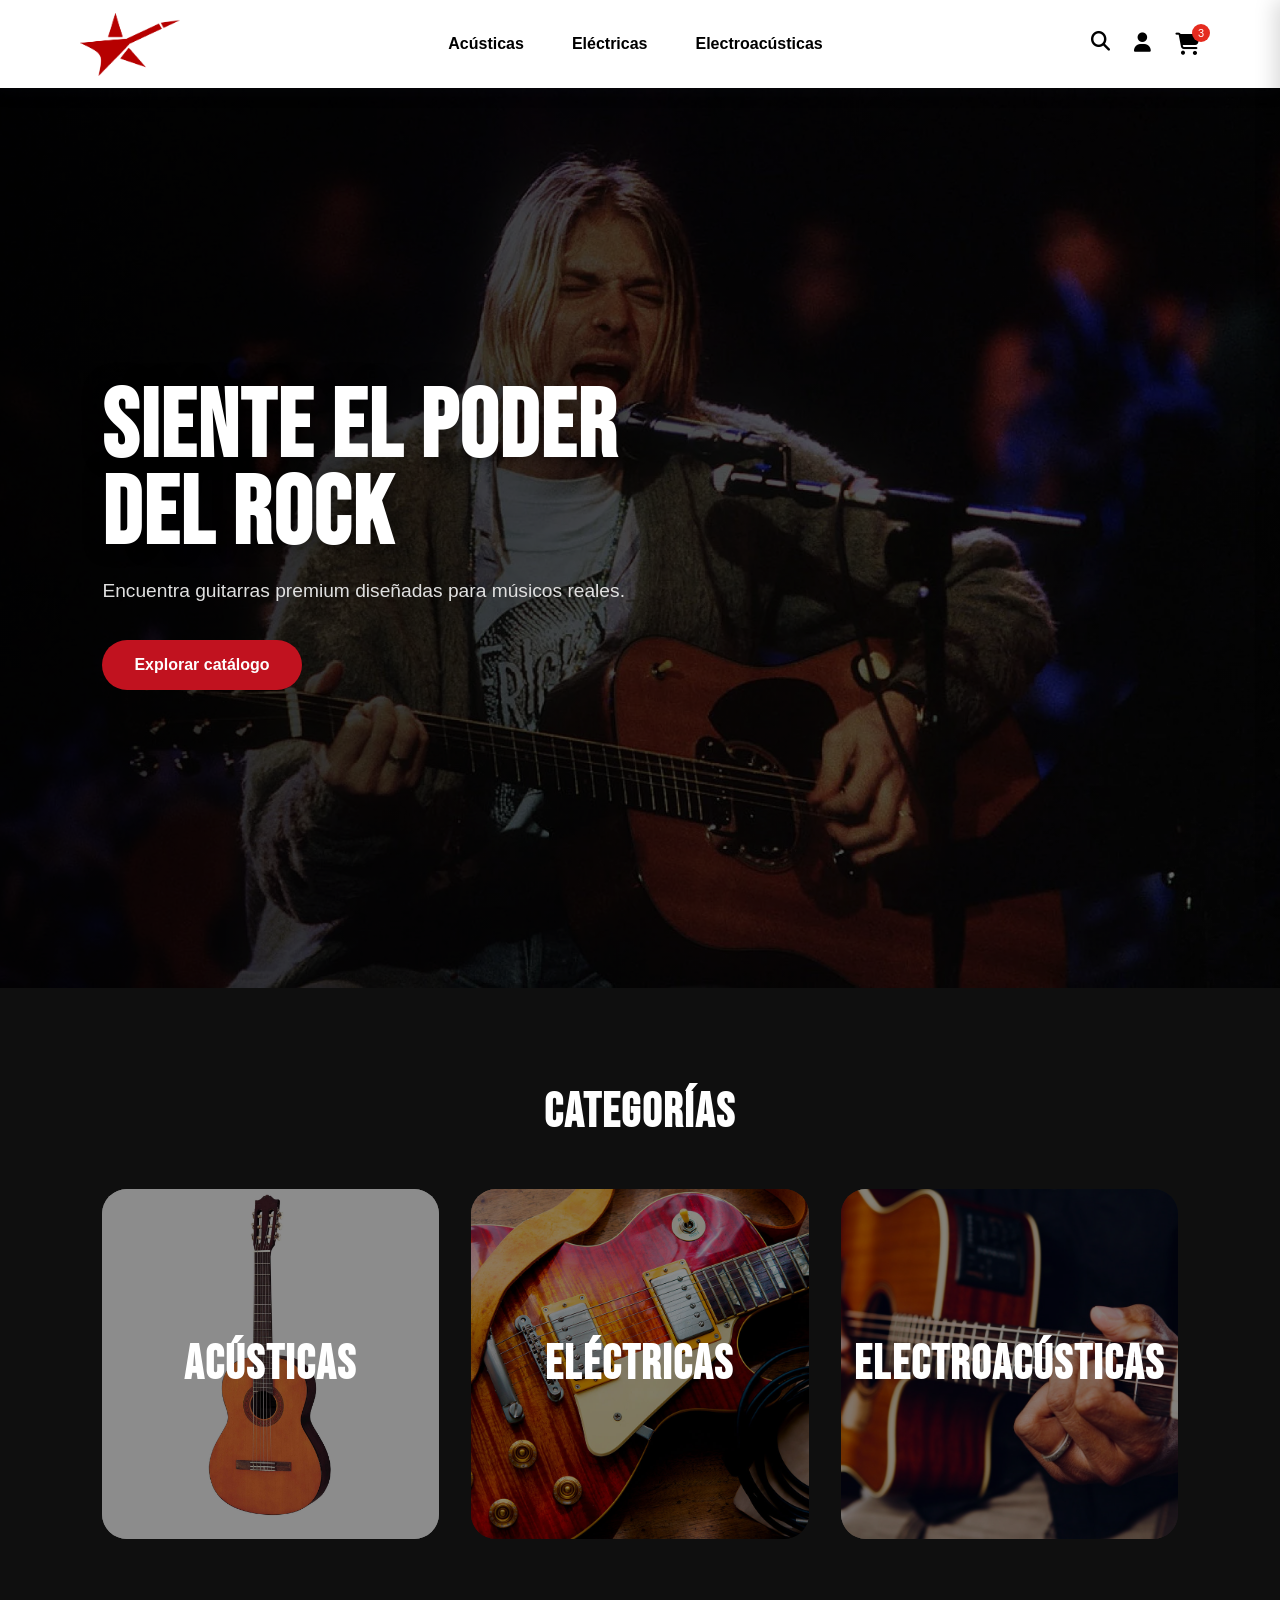
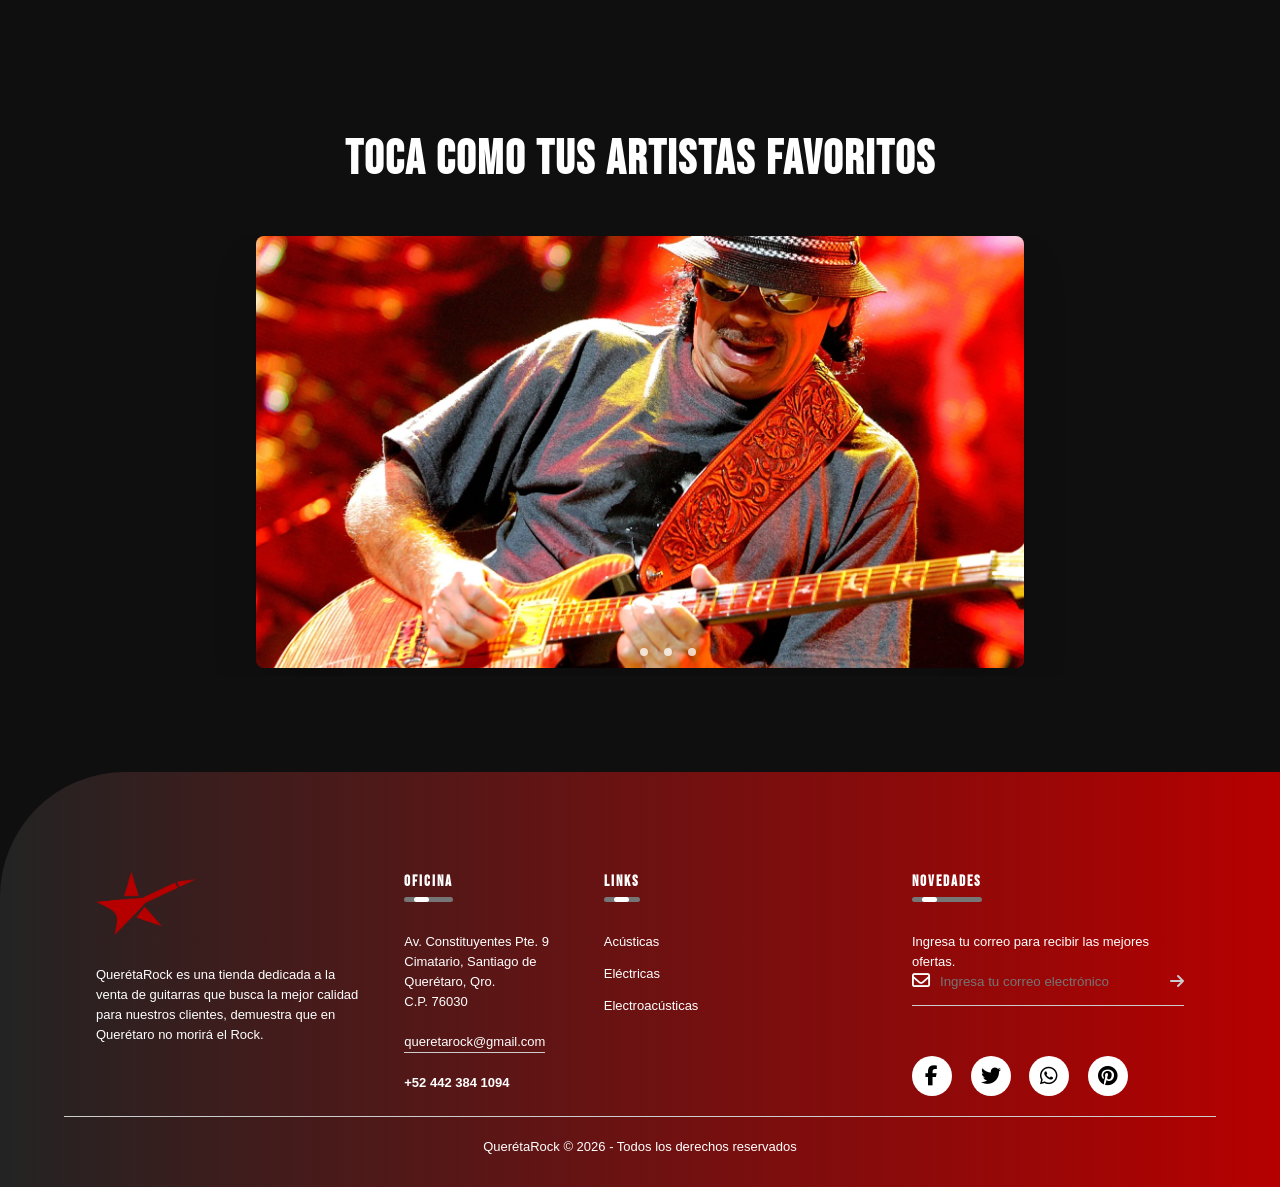
==== QueretaRock/index.html @ 55d17b22 "Primer commit" ====
<!DOCTYPE html>
<html lang="en">
<head>
    <meta charset="UTF-8">
    <meta name="viewport" content="width=device-width, initial-scale=1.0">
    <title>QuerétaRock</title>

    <!-- ============== FONTS ============== -->
    <link rel="preconnect" href="https://fonts.googleapis.com">
    <link rel="preconnect" href="https://fonts.gstatic.com" crossorigin>
    <link href="https://fonts.googleapis.com/css2?family=Bebas+Neue&family=Poppins:wght@300;400;500;600;700&display=swap" rel="stylesheet">


    <!-- ============== FONT AWESOME ============== -->
    <link rel="stylesheet" href="https://cdnjs.cloudflare.com/ajax/libs/font-awesome/6.5.1/css/all.min.css">

    <!-- ============== ICONOS ============== -->
    <link rel="stylesheet"
    href="https://cdnjs.cloudflare.com/ajax/libs/font-awesome/6.5.1/css/all.min.css">

    <!-- ============== ICON ============== -->
    <link rel="icon" type="image/x-icon" href="assets/img/icons/logo.ico"> 

    <!-- ============== CSS ============== -->
    <link rel="stylesheet" href="assets/css/main.css">
    <link rel="stylesheet" href="assets/css/pages/nav.css">
    <link rel="stylesheet" href="assets/css/pages/cart.css">
    <link rel="stylesheet" href="assets/css/components/slider.css">    
    <link rel="stylesheet" href="assets/css/components/footer.css">

</head>
<body>
    <!-- ============== OVERLAY ==============-->
    <div class="cart-overlay" id="cartOverlay"></div>

    <!-- ============== CARD SIDEBAR ============== -->
    <aside class="cart-sidebar" id="cartSidebar">

        <div class="cart-header">

            <h2>Tu Carrito</h2>

            <button id="closeCart" class="close-cart">
                <i class="fa-solid fa-xmark"></i>
            </button>

        </div>

        
        <!-- ============== SUMMARY ============== -->
        <div class="cart-summary">

            <div class="summary-row">
                <span>Total parcial</span>
                <span>$7,797</span>
            </div>

            <p class="shipping-note">
                Envío calculado al finalizar la compra
            </p>

            <div class="summary-row total">
                <span>Total</span>
                <span>$7,797</span>
            </div>

        </div>

        <!-- ============== CHECKOUT ============== -->
        <div class="checkout-section">

            <button class="checkout-btn">
                Pagar Pedido
            </button>   

        </div>

    </aside>
    <header class="header sticky">
        <nav class="nav container">
            <div class="nav__data">
                <a href="#" class="nav__logo">
                    <img class="logo" src="assets/img/icons/logo.png" alt="logo">
                </a>
            </div>

            <!-- ============== NAV MENU ============== -->
            <div class="nav__menu show-menu" id="nav-menu">
                <ul class="nav__list">

                     <!-- ============== DROPDOWN 1 ============== -->
                    <li class="dropdown__item">
                        <div class="nav__link">
                            Acústicas
                        </div>

                        <ul class="dropdown__menu">
                            
                            <!-- ============== DROPDOWN SUBMENU 1.1 ============== -->
                            <li class="dropdown__subitem">
                                <div class="dropdown__link">
                                    Marcas 
                                </div>

                                <ul class="dropdown__submenu">
                                    <li>
                                        <a href="pages/products.html" class="dropdown__sublink">
                                        Fender
                                        </a>
                                    </li>

                                    <li>
                                        <a href="guitarsBrand.html" class="dropdown__sublink">
                                            Epiphone
                                        </a>
                                    </li>

                                    <li>
                                        <a href="guitarsBrand.html" class="dropdown__sublink">
                                            Yamaha
                                        </a>
                                    </li>
                                </ul>
                            </li>

                            <!-- ============== DROPDOWN SUBMENU 1.2 ============== -->
                            <li class="dropdown__subitem">
                                <div class="dropdown__link">
                                    Modelo
                                </div>

                                <ul class="dropdown__submenu">
                                    <li>
                                        <a href="#" class="dropdown__sublink">
                                            00 (Grand Concert)
                                        </a>
                                    </li>

                                    <li>
                                        <a href="#" class="dropdown__sublink">
                                            000 (Auditorium)
                                        </a>
                                    </li>

                                    <li>
                                        <a href="#" class="dropdown__sublink">
                                            Grand Performance
                                        </a>
                                    </li>
                                </ul>
                            </li>
                        </ul>
                    </li>

                    <!-- ============== DROPDOWN 2 ============== -->
                    <li class="dropdown__item">
                        <div class="nav__link">
                            Eléctricas
                        </div>

                        <ul class="dropdown__menu">
                            
                            <!-- ============== DROPDOWN SUBMENU 2.1 ============== -->
                            <li class="dropdown__subitem">
                                <div class="dropdown__link">
                                    Marcas
                                </div>

                                <ul class="dropdown__submenu">
                                    <li>
                                        <a href="guitarsBrand.html" class="dropdown__sublink">
                                            Fender
                                        </a>
                                    </li>

                                    <li>
                                        <a href="guitarsBrand.html" class="dropdown__sublink">
                                            Gibson
                                        </a>
                                    </li>

                                    <li>
                                        <a href="guitarsBrand.html" class="dropdown__sublink">
                                            Jackson
                                        </a>
                                    </li>
                                </ul>
                            </li>

                            <!-- ============== DROPDOWN SUBMENU 2.2 ============== -->
                            <li class="dropdown__subitem">
                                <div class="dropdown__link">
                                    Modelo
                                </div>

                                <ul class="dropdown__submenu">
                                    <li>
                                        <a href="#" class="dropdown__sublink">
                                           Flying V
                                        </a>
                                    </li>

                                    <li>
                                        <a href="#" class="dropdown__sublink">
                                           Les Paul
                                        </a>
                                    </li>

                                    <li>
                                        <a href="#" class="dropdown__sublink">
                                            Stratocaster
                                        </a>
                                    </li>
                                </ul>
                            </li>
                        </ul>
                    </li>

                    <!-- ============== DROPDOWN 3 ============== -->
                    <li class="dropdown__item">
                        <div class="nav__link">
                            Electroacústicas 
                        </div>

                        <ul class="dropdown__menu">
                            
                            <!-- ============== DROPDOWN SUBMENU 3.1 ============== -->
                            <li class="dropdown__subitem">
                                <div class="dropdown__link">
                                  Marcas
                                </div>

                                <ul class="dropdown__submenu">
                                    <li>
                                        <a href="guitarsBrand.html" class="dropdown__sublink">
                                             Ibanez
                                        </a>
                                    </li>

                                    <li>
                                        <a href="guitarsBrand.html" class="dropdown__sublink">
                                            Martin
                                        </a>
                                    </li>

                                    <li>
                                        <a href="guitarsBrand.html" class="dropdown__sublink">
                                            Yamaha
                                        </a>
                                    </li>
                                </ul>
                            </li>

                            <!-- ============== DROPDOWN SUBMENU 3.2 ============== -->
                            <li class="dropdown__subitem">
                                <div class="dropdown__link">
                                    Modelo
                                </div>

                                <ul class="dropdown__submenu">
                                    <li>
                                        <a href="#" class="dropdown__sublink">
                                            Dreadnought
                                        </a>
                                    </li>

                                    <li>
                                        <a href="#" class="dropdown__sublink">
                                            Jumbo
                                        </a>
                                    </li>

                                    <li>
                                        <a href="#" class="dropdown__sublink">
                                            Parlour
                                        </a>
                                    </li>
                                </ul>
                            </li>
                        </ul>
                    </li>
                </ul>
            </div>
            <!-- ============== NAV ICONS ============== -->
            <div class="nav-icons">
                <i class="fas fa-search"></i>
        <a href="pages/user.html" id="userLink">
            <i class="fas fa-user"></i>
        </a>
                        <button id="cartButton" class="cart-btn">
                    <i class="fas fa-shopping-cart"></i>
                    <span class="cart-count">3</span>
                </button>
            </div>
        </nav>
    </header>

    <!-- ============== HERO ============== -->
    <section class="hero">

        <div class="hero-overlay"></div>

        <div class="hero-content">

            <h2>Siente el poder del Rock</h2>

            <p>
                Encuentra guitarras premium diseñadas
                para músicos reales.
            </p>

            <button class="hero-btn">
                Explorar catálogo
            </button>

        </div>

    </section>

    <!-- ============== CATEGORÍAS ============== -->
    <section class="categories">

        <h2 class="section-title">
            Categorías
        </h2>

        <div class="categories-container">

            <a href="pages/products.html"
            class="category-card acoustic">

                <div class="category-overlay"></div>

                <h3>Acústicas</h3>

            </a>

            <a href="./pages/products.html"
            class="category-card electric">

                <div class="category-overlay"></div>

                <h3>Eléctricas</h3>

            </a>

            <a href="./pages/products.html"
            class="category-card electro">

                <div class="category-overlay"></div>

                <h3>Electroacústicas</h3>

            </a>

        </div>

    </section>

    <!-- ============== PRODUCTOS ============== -->


    
    <!-- ============== ARTISTAS ============== -->
    <section class="featured-products">

        <h2 class="section-title">
            TOCA COMO TUS ARTISTAS FAVORITOS
        </h2>

        <section class="slider__container">
        <div class="slider__wrapper">
            <div class="slider">
                <img id="slide-1" src="assets/img/categories/santana.webp">
                <img id="slide-2" src="assets/img/categories/manu.webp">
                <img id="slide-3" src="assets/img/categories/juanes.webp">
            </div>
            <div class="slider__nav">
                <a href="#slide-1"></a>
                <a href="#slide-2"></a>
                <a href="#slide-3"></a>
            </div>
        </div>
        </section>

    </section>

   <!-- ============== FOOTER ============== -->
     <section>
        <footer>
            <div class="row">
                <div class="col">
                    <img class="logo" src="assets/img/icons/logo.png" alt="logo">
                    <p>QuerétaRock es una tienda dedicada a la venta de guitarras que busca
                        la mejor calidad para nuestros clientes, demuestra que en Querétaro 
                        no morirá el Rock.
                    </p>
                </div>
                <div class="col">
                    <h3>Oficina <div class="underline"><span></span></div></h3>
                    <p>Av. Constituyentes Pte. 9</p>
                    <p>Cimatario, Santiago de Querétaro, Qro.</p>
                    <p>C.P. 76030</p>
                    <p class="email-id">queretarock@gmail.com</p>
                    <h4>+52 442 384 1094</h4>
                </div>
                <div class="col">
                    <h3>Links <div class="underline"><span></span></div></h3>
                    <ul>
                        <li class="footer-list"><a href="Acústicas">Acústicas</a></li>
                        <li class="footer-list"><a href="Eléctricas">Eléctricas</a></li>
                        <li class="footer-list"><a href="Acústicas">Electroacústicas</a></li>
                    </ul>
                </div>
                <div class="col">
                    <h3>Novedades <div class="underline"><span></span></div></h3>
                    <p>Ingresa tu correo para recibir las mejores ofertas.</p>
                    <form>
                        <i class="far fa-envelope"></i>
                        <input type="email" placeholder="Ingresa tu correo electrónico" required>
                        <button type="submit"><i class="fas fa-arrow-right"></i></button>
                    </form>
                    <div class="social-icons">
                        <i class="fab fa-facebook-f"></i>
                        <i class="fab fa-twitter"></i>
                        <i class="fab fa-whatsapp"></i>
                        <i class="fab fa-pinterest"></i>

                    </div>
                </div>
            </div>
            <hr>
            <p class="copyright">QuerétaRock © 2026 - Todos los derechos reservados</p>
        </footer>
    </section>
    <!-- ============== JavaScript ============== -->
<script type="module"
src="../assets/js/main.js">
</script>
    <script src="assets/js/modules/cart2.js"> </script>

</body>
</html>
---- QueretaRock/assets/css/main.css ----
@import url('./global/variables.css');
@import url('./global/reset.css');
@import url('./global/typography.css');

@import url('./components/navbar.css');
@import url('./components/hero.css');
@import url('./components/buttons.css');
@import url('./components/cards.css');
@import url('./pages/products-page.css');
@import url('./pages/product-detail.css');
---- QueretaRock/assets/css/pages/nav.css ----
/* ============== GOOGLE FONTS ============== */
@import url("https://fonts.googleapis.com/css2?family=Montserrat:ital,wght@0,100..900;1,100..900&display=swap");

/* ============== VARIABLE CSS ============== */
:root{
    --header-height: 3.5rem;

    /* ======= COLORS ======= */
    /* Color mode HLS(hue, saturatio, lightness */
    --black-color: #000;
    --white-color: #fff;
    --white-color-light: hsl(0, 0%, 100%);
    --white-color-lighten: hsl(0, 0%, 94%);
    --body-color: #0f0f0f;

    /* ======= Font and Typography ======= */
    /* .5rem = 8px | 1rem = 16px ...*/
    --body-font: "Monserrat", sans-serif;
    --normal-font-size: .938rem;

    /* ======= Font weight ======= */
    --font-regular: 400;
    --font-semi-bold: 600;

    /* ======= Z-index ======= */
    --z-tooltip: 10;
    --z-fixed: 100;
}

/* Responsive typography */
@media screen and (min-width: 1024px) {
    :root {
        --normal-font-size: 1rem;
    }
}

/* ============== BASE ============== */
* {
    box-sizing: border-box;
    padding: 0;
    margin:  0;
}

body {
    font-family: var(--body-font);
    font-size: var(--normal-font-size);
    background-color: var(--body-color);
}

ul {
    list-style: none;
}

a {
    text-decoration: none;
}

/* ============== REUSABLE CSS CLASSES ============== */
.container {
    max-width: 1120px;
    margin-inline: 1.5rem ;
}

/* ============== HEADER ============== */
.header {
    position: fixed;
    top: 0;
    left: 0;
    width: 100%;
    background-color: var(--white-color);
    box-shadow: 0 2px 16px hsla(220, 32%, 8%, .3);
    z-index: var(--z-fixed);
}

.sticky {
    position: sticky;
    top: 0;
}
/* ============== NAV ============== */
.nav {
    height: var(--header-height);
}

.logo {
    cursor: pointer;
    width: 100px;
    height: 63px;
}

.nav__data {
    height: 100%;
    display: flex;
    justify-content: space-between;
    align-items: center;
}

.nav__logo {
    display: inline-flex;
    column-gap: .25rem;
}

.nav__link {
    color: black;
    background-color: var(--white-color);
    font-weight: var(--font-semi-bold);
    padding: 1.25rem 1.5rem;
    display: flex;
    justify-content: space-between;
    align-items: center;
    transition: background-color .3s;
}


/* Show menu */
.show-menu {
    opacity: 1;
    top: 3.5 rem;
    pointer-events: initial;
}

/* ============== DROPDOWN ============== */
.dropdown__item {
    cursor: pointer;
}

.dropdown__arrow {
    font-size: 1.25rem;
    font-weight: initial;
    transition: transform .4s
}

.dropdown__link,
.dropdown__sublink {
    padding: 1.25rem 1.25rem 1.25rem 2.5rem;
    color: var(--black-color);
    background-color: var(--white-color);
    display: flex;
    align-items: center;
    column-gap: .5rem;
    font-weight: var(--font-semi-bold);
    transition: background-color .3s;
}

.dropdown__link i,
.dropdown__sublink i {
    font-size: 1.25rem;
    font-weight: initial;
}

.dropdown__link:hover, 
.dropdown__sublink:hover {
    background-color: var(--white-color-lighten);
}

.dropdown__menu,
.dropdown__submenu {
    max-height: 0;
    overflow: hidden;
    transition: max-height .4s ease-out;
}

/* Show dropdown menu & submenu */
.dropdown__item:hover .dropdown__menu,
.dropdown__subitem:hover > .dropdown__submenu {
    max-height: 1000px;
    transition: max-height .4s ease-in
}

/* Rotate dropdown icon */
.dropdown__item:hover .dropdown__arrow {
    transform: rotate(180deg);
}

/* ============== DROPDOWN SUBMENU ============== */
.dropdown__add {
    margin-left: auto;
}

.dropdown__sublink {
    background-color: var(--white-color);
}

/* ============== BREAKPOINTS ============== */
/* For large devices */
@media screen and (min-width: 1118px) {
    .container {
        margin-inline: auto;
    }

    .nav {
        height: calc(var(--header-height) + 2rem);
        display: flex;
        justify-content: space-between;
    }
    .nav__toggle {
        display: none;
    }
    .nav__list {
        height: 100%;
        display: flex;
        column-gap: 3rem;
    }
    .nav__link {
        height: 100%;
        padding: 0;
        justify-content: initial;
        column-gap: .25rem;
    }
    .nav__link:hover {
        background-color: transparent;
    }

    .dropdown__item,
    .dropdown__subitem {
        position: relative;
    }

    .dropdown__menu,
    .dropdown__submenu {
        max-height: initial;
        overflow: initial;
        position: absolute;
        left: 0;
        top: 6rem;
        opacity: 0;
        pointer-events: none;
        transition: opacity .3s, top .3s;
    }

    .dropdown__link,
    .dropdown__sublink {
        padding-inline: 1rem 3.5rem;
    }

    .dropdown__subitem .dropdown__link {
        padding-inline: 1rem;
    }

    .dropdown__submenu {
        position: absolute;
        left: 100%;
        top: .5rem;
    }
    
    /* Show dropdown menu */
    .dropdown__item:hover .dropdown__menu {
        opacity: 1;
        top: 5.5rem;
        pointer-events: initial;
        transition: top .3s;
    }

    /* Show dropdown submenu */
    .dropdown__subitem:hover .dropdown__submenu {
        opacity: 1;
        top: 0;
        pointer-events: initial;
        transition: top .3s;
    }
}

.menuItem {
    display: flex;
    align-items: center;
    gap: 25px;
    padding: 14px 10px;
}

.menuItem img {
    width: 20px;
    text-align:center;
}
---- QueretaRock/assets/css/pages/cart.css ----
.cart-btn {
    position: relative;
    background: none;
    border: none;
    cursor: pointer;
    font-size: 22px;
    color: #000;
    margin-bottom: 2rem;
}

.cart-count {
    position: absolute;
    top: -8px;
    right: -10px;
    width: 18px;
    height: 18px;
    border-radius: 50%;
    background: #e52b1f;
    color: #fff;
    font-size:11px;
    display: flex;
    align-items: center;
    justify-content: center;
}

.cart-overlay {
    position: fixed;
    inset: 0;
    background: rgba(0,0,0,.4);
    opacity: 0;
    visibility: hidden;
    transition: .3s;
    z-index: 998;
}

.cart-overlay.active {
    opacity: 1;
    visibility: visible;
}

.cart-sidebar {
    position: fixed;
    top: 0;
    right: -550px;
    width: 550px;
    height: 100vh;
    background: #fff;
    display: flex;
    flex-direction: column;
    box-shadow: -5px 0 20px rgba(0,0,0,.15);
    transition: .35s ease;
    z-index :999;
}

.cart-sidebar.active {
    right: 0;
}

.cart-header {
    height: 85px;
    display: flex;
    align-items: center;
    justify-content: center;
    border-bottom: 1px solid #ddd;
    position: relative;
    color:  black;
}

.cart-header h2 {
    font-size: 50px;
    font-weight: 700;
}

.close-cart {
    position: absolute;
    right: 20px;
    width: 42px;
    height: 42px;
    border-radius: 50%;
    border: 1px solid #111;
    background: white;
    cursor: pointer;
    font-size: 18px;
}

.cart-content {
    flex: 1;
    overflow-y: auto;
}

.cart-item {
    display: flex;
    gap: 20px;
    padding: 30px;
    border-bottom: 1px solid #ddd;
}

.cart-item img {
    width: 170px;
    height: 170px;
    object-fit: contain;
    background: #f4f4f4;
    border-radius: 10px;
}

.item-details {
    flex: 1;
}

.item-details h3 {
    font-size: 17px;
    line-height: 1.3;
    margin-bottom: 15px;
}

.item-price {
    font-size: 18px;
    margin-bottom: 25px;
}

.quantity-controls {
    display: flex;
    align-items: center;
    gap: 0;
}

.quantity-controls button {
    width: 40px;
    height: 40px;
    border: 1px solid #ccc;
    background: #fff;
    cursor: pointer;
    font-size: 20px;
}

.quantity-controls span {
    width: 40px;
    height: 40px;
    border-top: 1px solid #ccc;
    border-bottom: 1px solid #ccc;
    display: flex;
    align-items: center;
    justify-content: center;
}

.delete-btn {
    margin-left: 15px !important;
    border: none !important;
    width: 40px !important;
    height: 40px !important;
    border-radius: 50%;
    background: #f1f1f1 !important;
}

.cart-summary {
    padding: 25px 30px;
    color: #000;
    border-top: 1px solid #ddd;
}

.summary-row {
    display: flex;
    justify-content: space-between;
    margin-bottom: 20px;
    font-size: 18px;
}

.total {
    font-size: 22px;
    font-weight: 700;
}

.shipping-note{
    margin-bottom: 25px;
}

.checkout-section {
    padding: 20px 30px 30px;
    border-top: 1px solid #fff;
}

.checkout-btn {
    width: 100%;
    height: 56px;
    border: none;
    border-radius: 40px;
    background: #0b0b12;
    color: white;
    font-size: 20px;
    font-weight: 600;
    cursor: pointer;
    margin-bottom: 15px;
}

.payment-icons {
    display: flex;
    flex-wrap: wrap;
    gap: 10px;
    justify-content: center;
}

.payment-icons img {
    height: 26px;
}
---- QueretaRock/assets/css/components/slider.css ----
/* ============== SLIDER ============== */
.slider__container {
    overflow: hidden;
}

.slider__wrapper {
    position: relative;
    max-width: 48rem;
    margin: 0 auto;
}

.slider {
    display: flex;
    aspect-ratio: 16 / 9;
    overflow-x: hidden;
    scroll-snap-type: x mandatory;
    scroll-behavior: smooth;
    box-shadow: 0 1.5rem 3rem -0.75rem hsla(0, 0%, 0%, 0.25);
    border-radius: 0.5rem;
}

.slider img {
    flex: 1 0 100%;
    scroll-snap-align: start;
    object-fit: cover;
}

.slider__nav {
    display: flex;
    column-gap: 1rem;
    position: relative;
    bottom: 1.25rem;
    left: 50%;
    transition: translateX(-50%);
    z-index: 1;
}

.slider__nav a {
    width: 0.5rem;
    height: 0.5rem;
    border-radius: 50%;
    background-color: var(--white-color);
    opacity: 0.75;
    transition: opacity ease 250ms;
}

.slider__nav a:hover {
    opacity: 1;
}
---- QueretaRock/assets/css/components/footer.css ----
footer {
    width: 100%;
    position: absolute;
    background: linear-gradient(to right, #232323, #b60000);
    color: #fff;
    padding: 100px 0 30px;
    border-top-left-radius: 125px;
    font-size: 13px;
    line-height: 20px; 
    grid-template-rows: auto 1fr auto;
}

.row {
    width: 85%;
    margin: auto;
    display: flex;
    flex-wrap: wrap;
    align-items: flex-start;
    justify-content: space-between;
}

.col {
    flex-basis: 25%;
    padding: 0px;
}

.col:nth-child(2) {
    flex-basis: 15%;
}

.col img {
    margin-bottom: 30px;
}

.col h3 {
    width: fit-content;
    margin-bottom: 40px;
    position: relative;
}

.email-id {
    width: fit-content;
    border-bottom: 1px solid #ccc;
    margin: 20px 0;
}

.footer-list {
    list-style: none;
    margin-bottom: 12px;
}

.footer-list a {
    text-decoration: none;
    color: #fff;
}

form {
    padding-bottom: 15px;
    display: flex;
    align-items: center;
    justify-content: space-between;
    border-bottom: 1px solid #ccc;
    margin-bottom: 50px;
}

form .far {
    font-size: 18px;
    margin-right: 10px;
}

form input {
    width: 100%;
    background: transparent;
    color: #ccc;
    border: 0;
    outline: none;
}

form button {
    background: transparent;
    border: 0;
    outline: none;
    cursor: pointer;
}

form button .fas {
    font-size: 16px;
    color: #ccc;
}

.social-icons .fab {
    width: 40px;
    height: 40px;
    border-radius: 50%;
    text-align: center;
    line-height: 40px;
    font-size: 20px;
    color: #000;
    background: #fff;
    margin-right: 15px;
    cursor: pointer;
}

hr {
    width: 90%;
    border: 0;
    border-bottom: 1px solid #ccc;
    margin: 20px auto;
}

.copyright {
    text-align: center;
}

.underline {
    width: 100%;
    height: 5px;
    background: #767676;
    border-radius: 3px;
    position: absolute;
    top: 25px;
    left: 0;
    overflow: hidden;
}

.underline span {
    width: 15px;
    height: 100%;
    background: #fff;
    border-radius: 3px;
    position: absolute;
    top: 0;
    left: 10px;
    animation: moving 2s linear infinite;
}

@keyframes moving {
    0% {
        left: -20px;
    }
    100% {
        left: 100%;
    }
}
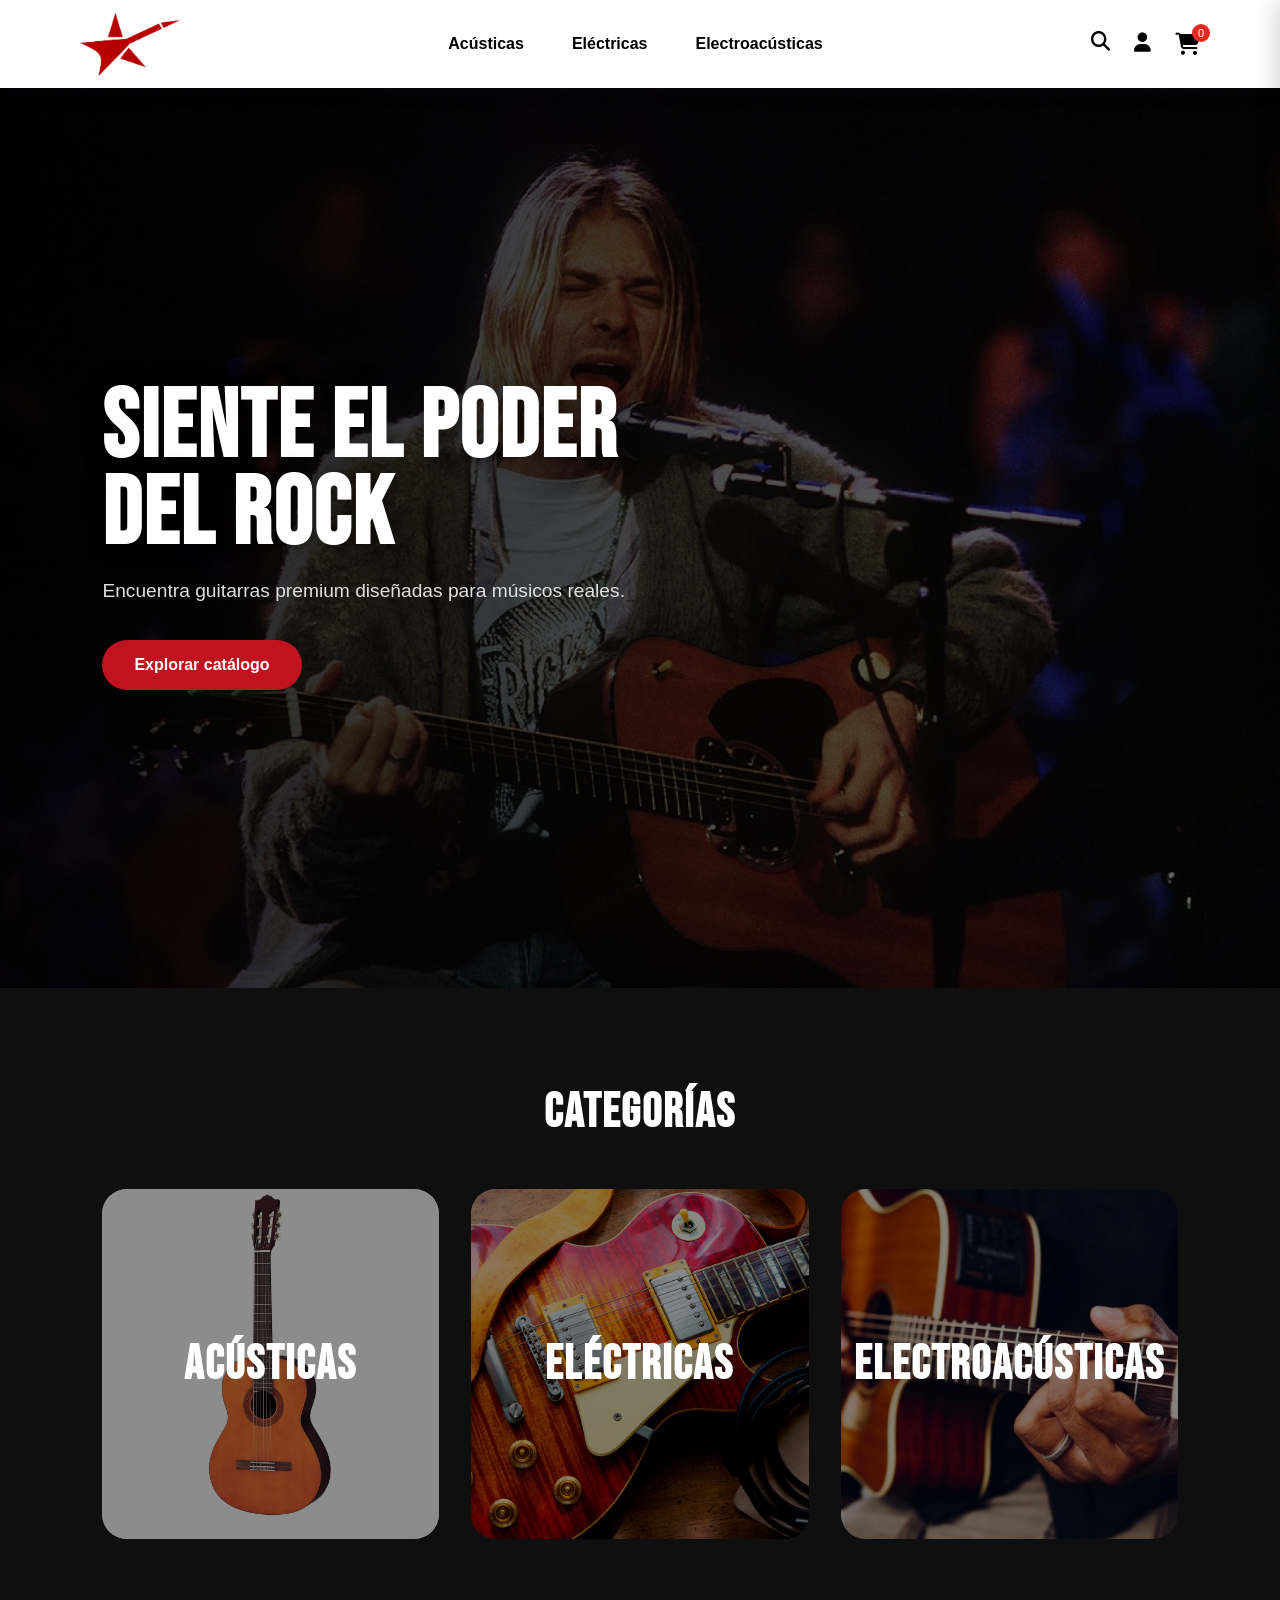
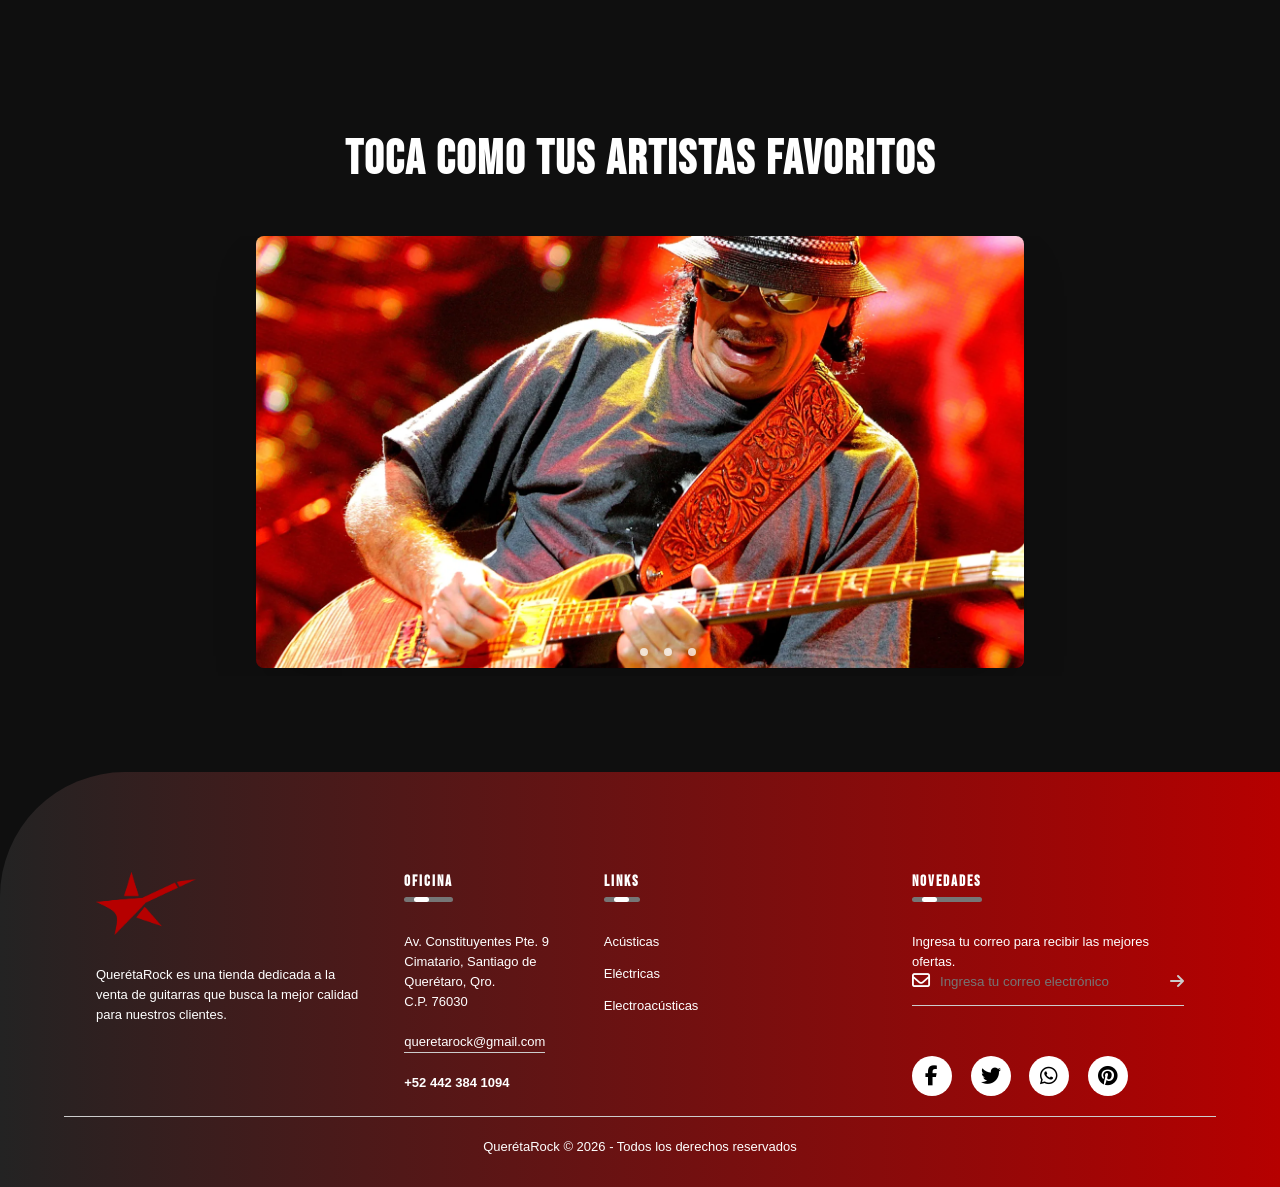
==== commit 8e402256: "Actualizacion" ====
--- a/QueretaRock/index.html
+++ b/QueretaRock/index.html
@@ -1,5 +1,5 @@
 <!DOCTYPE html>
-<html lang="en">
+<html lang="es">
 <head>
     <meta charset="UTF-8">
     <meta name="viewport" content="width=device-width, initial-scale=1.0">
@@ -10,72 +10,49 @@
     <link rel="preconnect" href="https://fonts.gstatic.com" crossorigin>
     <link href="https://fonts.googleapis.com/css2?family=Bebas+Neue&family=Poppins:wght@300;400;500;600;700&display=swap" rel="stylesheet">
 
-
     <!-- ============== FONT AWESOME ============== -->
     <link rel="stylesheet" href="https://cdnjs.cloudflare.com/ajax/libs/font-awesome/6.5.1/css/all.min.css">
 
-    <!-- ============== ICONOS ============== -->
-    <link rel="stylesheet"
-    href="https://cdnjs.cloudflare.com/ajax/libs/font-awesome/6.5.1/css/all.min.css">
-
     <!-- ============== ICON ============== -->
-    <link rel="icon" type="image/x-icon" href="assets/img/icons/logo.ico"> 
+    <link rel="icon" type="image/x-icon" href="assets/img/icons/logo.ico">
 
     <!-- ============== CSS ============== -->
     <link rel="stylesheet" href="assets/css/main.css">
     <link rel="stylesheet" href="assets/css/pages/nav.css">
     <link rel="stylesheet" href="assets/css/pages/cart.css">
-    <link rel="stylesheet" href="assets/css/components/slider.css">    
+    <link rel="stylesheet" href="assets/css/components/slider.css">
     <link rel="stylesheet" href="assets/css/components/footer.css">
-
 </head>
 <body>
-    <!-- ============== OVERLAY ==============-->
+
+    <!-- ============== OVERLAY ============== -->
     <div class="cart-overlay" id="cartOverlay"></div>
 
-    <!-- ============== CARD SIDEBAR ============== -->
+    <!-- ============== CART SIDEBAR ============== -->
     <aside class="cart-sidebar" id="cartSidebar">
-
         <div class="cart-header">
-
             <h2>Tu Carrito</h2>
-
             <button id="closeCart" class="close-cart">
                 <i class="fa-solid fa-xmark"></i>
             </button>
-
-        </div>
-
-        
-        <!-- ============== SUMMARY ============== -->
+        </div>
+
+        <div class="cart-content" id="cartContent"></div>
+
         <div class="cart-summary">
-
-            <div class="summary-row">
-                <span>Total parcial</span>
-                <span>$7,797</span>
-            </div>
-
-            <p class="shipping-note">
-                Envío calculado al finalizar la compra
-            </p>
-
             <div class="summary-row total">
                 <span>Total</span>
-                <span>$7,797</span>
-            </div>
-
-        </div>
-
-        <!-- ============== CHECKOUT ============== -->
+                <span id="cartTotal">$0 MXN</span>
+            </div>
+            <p class="shipping-note">Envío calculado al finalizar la compra</p>
+        </div>
+
         <div class="checkout-section">
-
-            <button class="checkout-btn">
-                Pagar Pedido
-            </button>   
-
-        </div>
-
+            <button class="checkout-btn">Pagar Pedido</button>
+        </div>
     </aside>
+
+    <!-- ============== HEADER ============== -->
     <header class="header sticky">
         <nav class="nav container">
             <div class="nav__data">
@@ -84,212 +61,88 @@
                 </a>
             </div>
 
-            <!-- ============== NAV MENU ============== -->
+            <!-- NAV MENU -->
             <div class="nav__menu show-menu" id="nav-menu">
                 <ul class="nav__list">
 
-                     <!-- ============== DROPDOWN 1 ============== -->
                     <li class="dropdown__item">
-                        <div class="nav__link">
-                            Acústicas
-                        </div>
-
+                        <div class="nav__link">Acústicas</div>
                         <ul class="dropdown__menu">
-                            
-                            <!-- ============== DROPDOWN SUBMENU 1.1 ============== -->
-                            <li class="dropdown__subitem">
-                                <div class="dropdown__link">
-                                    Marcas 
-                                </div>
-
-                                <ul class="dropdown__submenu">
-                                    <li>
-                                        <a href="pages/products.html" class="dropdown__sublink">
-                                        Fender
-                                        </a>
-                                    </li>
-
-                                    <li>
-                                        <a href="guitarsBrand.html" class="dropdown__sublink">
-                                            Epiphone
-                                        </a>
-                                    </li>
-
-                                    <li>
-                                        <a href="guitarsBrand.html" class="dropdown__sublink">
-                                            Yamaha
-                                        </a>
-                                    </li>
-                                </ul>
-                            </li>
-
-                            <!-- ============== DROPDOWN SUBMENU 1.2 ============== -->
-                            <li class="dropdown__subitem">
-                                <div class="dropdown__link">
-                                    Modelo
-                                </div>
-
-                                <ul class="dropdown__submenu">
-                                    <li>
-                                        <a href="#" class="dropdown__sublink">
-                                            00 (Grand Concert)
-                                        </a>
-                                    </li>
-
-                                    <li>
-                                        <a href="#" class="dropdown__sublink">
-                                            000 (Auditorium)
-                                        </a>
-                                    </li>
-
-                                    <li>
-                                        <a href="#" class="dropdown__sublink">
-                                            Grand Performance
-                                        </a>
-                                    </li>
+                            <li class="dropdown__subitem">
+                                <div class="dropdown__link">Marcas</div>
+                                <ul class="dropdown__submenu">
+                                    <li><a href="pages/products.html" class="dropdown__sublink">Fender</a></li>
+                                    <li><a href="pages/products.html" class="dropdown__sublink">Epiphone</a></li>
+                                    <li><a href="pages/products.html" class="dropdown__sublink">Yamaha</a></li>
+                                </ul>
+                            </li>
+                            <li class="dropdown__subitem">
+                                <div class="dropdown__link">Modelo</div>
+                                <ul class="dropdown__submenu">
+                                    <li><a href="#" class="dropdown__sublink">00 (Grand Concert)</a></li>
+                                    <li><a href="#" class="dropdown__sublink">000 (Auditorium)</a></li>
+                                    <li><a href="#" class="dropdown__sublink">Grand Performance</a></li>
                                 </ul>
                             </li>
                         </ul>
                     </li>
 
-                    <!-- ============== DROPDOWN 2 ============== -->
                     <li class="dropdown__item">
-                        <div class="nav__link">
-                            Eléctricas
-                        </div>
-
+                        <div class="nav__link">Eléctricas</div>
                         <ul class="dropdown__menu">
-                            
-                            <!-- ============== DROPDOWN SUBMENU 2.1 ============== -->
-                            <li class="dropdown__subitem">
-                                <div class="dropdown__link">
-                                    Marcas
-                                </div>
-
-                                <ul class="dropdown__submenu">
-                                    <li>
-                                        <a href="guitarsBrand.html" class="dropdown__sublink">
-                                            Fender
-                                        </a>
-                                    </li>
-
-                                    <li>
-                                        <a href="guitarsBrand.html" class="dropdown__sublink">
-                                            Gibson
-                                        </a>
-                                    </li>
-
-                                    <li>
-                                        <a href="guitarsBrand.html" class="dropdown__sublink">
-                                            Jackson
-                                        </a>
-                                    </li>
-                                </ul>
-                            </li>
-
-                            <!-- ============== DROPDOWN SUBMENU 2.2 ============== -->
-                            <li class="dropdown__subitem">
-                                <div class="dropdown__link">
-                                    Modelo
-                                </div>
-
-                                <ul class="dropdown__submenu">
-                                    <li>
-                                        <a href="#" class="dropdown__sublink">
-                                           Flying V
-                                        </a>
-                                    </li>
-
-                                    <li>
-                                        <a href="#" class="dropdown__sublink">
-                                           Les Paul
-                                        </a>
-                                    </li>
-
-                                    <li>
-                                        <a href="#" class="dropdown__sublink">
-                                            Stratocaster
-                                        </a>
-                                    </li>
+                            <li class="dropdown__subitem">
+                                <div class="dropdown__link">Marcas</div>
+                                <ul class="dropdown__submenu">
+                                    <li><a href="pages/products.html" class="dropdown__sublink">Fender</a></li>
+                                    <li><a href="pages/products.html" class="dropdown__sublink">Gibson</a></li>
+                                    <li><a href="pages/products.html" class="dropdown__sublink">Jackson</a></li>
+                                </ul>
+                            </li>
+                            <li class="dropdown__subitem">
+                                <div class="dropdown__link">Modelo</div>
+                                <ul class="dropdown__submenu">
+                                    <li><a href="#" class="dropdown__sublink">Flying V</a></li>
+                                    <li><a href="#" class="dropdown__sublink">Les Paul</a></li>
+                                    <li><a href="#" class="dropdown__sublink">Stratocaster</a></li>
                                 </ul>
                             </li>
                         </ul>
                     </li>
 
-                    <!-- ============== DROPDOWN 3 ============== -->
                     <li class="dropdown__item">
-                        <div class="nav__link">
-                            Electroacústicas 
-                        </div>
-
+                        <div class="nav__link">Electroacústicas</div>
                         <ul class="dropdown__menu">
-                            
-                            <!-- ============== DROPDOWN SUBMENU 3.1 ============== -->
-                            <li class="dropdown__subitem">
-                                <div class="dropdown__link">
-                                  Marcas
-                                </div>
-
-                                <ul class="dropdown__submenu">
-                                    <li>
-                                        <a href="guitarsBrand.html" class="dropdown__sublink">
-                                             Ibanez
-                                        </a>
-                                    </li>
-
-                                    <li>
-                                        <a href="guitarsBrand.html" class="dropdown__sublink">
-                                            Martin
-                                        </a>
-                                    </li>
-
-                                    <li>
-                                        <a href="guitarsBrand.html" class="dropdown__sublink">
-                                            Yamaha
-                                        </a>
-                                    </li>
-                                </ul>
-                            </li>
-
-                            <!-- ============== DROPDOWN SUBMENU 3.2 ============== -->
-                            <li class="dropdown__subitem">
-                                <div class="dropdown__link">
-                                    Modelo
-                                </div>
-
-                                <ul class="dropdown__submenu">
-                                    <li>
-                                        <a href="#" class="dropdown__sublink">
-                                            Dreadnought
-                                        </a>
-                                    </li>
-
-                                    <li>
-                                        <a href="#" class="dropdown__sublink">
-                                            Jumbo
-                                        </a>
-                                    </li>
-
-                                    <li>
-                                        <a href="#" class="dropdown__sublink">
-                                            Parlour
-                                        </a>
-                                    </li>
+                            <li class="dropdown__subitem">
+                                <div class="dropdown__link">Marcas</div>
+                                <ul class="dropdown__submenu">
+                                    <li><a href="pages/products.html" class="dropdown__sublink">Ibanez</a></li>
+                                    <li><a href="pages/products.html" class="dropdown__sublink">Martin</a></li>
+                                    <li><a href="pages/products.html" class="dropdown__sublink">Yamaha</a></li>
+                                </ul>
+                            </li>
+                            <li class="dropdown__subitem">
+                                <div class="dropdown__link">Modelo</div>
+                                <ul class="dropdown__submenu">
+                                    <li><a href="#" class="dropdown__sublink">Dreadnought</a></li>
+                                    <li><a href="#" class="dropdown__sublink">Jumbo</a></li>
+                                    <li><a href="#" class="dropdown__sublink">Parlour</a></li>
                                 </ul>
                             </li>
                         </ul>
                     </li>
+
                 </ul>
             </div>
-            <!-- ============== NAV ICONS ============== -->
+
+            <!-- NAV ICONS -->
             <div class="nav-icons">
                 <i class="fas fa-search"></i>
-        <a href="pages/user.html" id="userLink">
-            <i class="fas fa-user"></i>
-        </a>
-                        <button id="cartButton" class="cart-btn">
+                <a href="pages/user.html" id="userLink">
+                    <i class="fas fa-user"></i>
+                </a>
+                <button id="cartButton" class="cart-btn">
                     <i class="fas fa-shopping-cart"></i>
-                    <span class="cart-count">3</span>
+                    <span class="cart-count" id="cartCount">0</span>
                 </button>
             </div>
         </nav>
@@ -297,147 +150,100 @@
 
     <!-- ============== HERO ============== -->
     <section class="hero">
-
         <div class="hero-overlay"></div>
-
         <div class="hero-content">
-
             <h2>Siente el poder del Rock</h2>
-
-            <p>
-                Encuentra guitarras premium diseñadas
-                para músicos reales.
-            </p>
-
-            <button class="hero-btn">
-                Explorar catálogo
-            </button>
-
-        </div>
-
+            <p>Encuentra guitarras premium diseñadas para músicos reales.</p>
+            <a href="pages/products.html">
+                <button class="hero-btn">Explorar catálogo</button>
+            </a>
+        </div>
     </section>
 
     <!-- ============== CATEGORÍAS ============== -->
     <section class="categories">
-
-        <h2 class="section-title">
-            Categorías
-        </h2>
-
+        <h2 class="section-title">Categorías</h2>
         <div class="categories-container">
-
-            <a href="pages/products.html"
-            class="category-card acoustic">
-
+            <a href="pages/products.html" class="category-card acoustic">
                 <div class="category-overlay"></div>
-
                 <h3>Acústicas</h3>
-
-            </a>
-
-            <a href="./pages/products.html"
-            class="category-card electric">
-
+            </a>
+            <a href="pages/products.html" class="category-card electric">
                 <div class="category-overlay"></div>
-
                 <h3>Eléctricas</h3>
-
-            </a>
-
-            <a href="./pages/products.html"
-            class="category-card electro">
-
+            </a>
+            <a href="pages/products.html" class="category-card electro">
                 <div class="category-overlay"></div>
-
                 <h3>Electroacústicas</h3>
-
-            </a>
-
-        </div>
-
+            </a>
+        </div>
     </section>
 
-    <!-- ============== PRODUCTOS ============== -->
-
-
-    
     <!-- ============== ARTISTAS ============== -->
     <section class="featured-products">
-
-        <h2 class="section-title">
-            TOCA COMO TUS ARTISTAS FAVORITOS
-        </h2>
-
+        <h2 class="section-title">TOCA COMO TUS ARTISTAS FAVORITOS</h2>
         <section class="slider__container">
-        <div class="slider__wrapper">
-            <div class="slider">
-                <img id="slide-1" src="assets/img/categories/santana.webp">
-                <img id="slide-2" src="assets/img/categories/manu.webp">
-                <img id="slide-3" src="assets/img/categories/juanes.webp">
-            </div>
-            <div class="slider__nav">
-                <a href="#slide-1"></a>
-                <a href="#slide-2"></a>
-                <a href="#slide-3"></a>
-            </div>
-        </div>
+            <div class="slider__wrapper">
+                <div class="slider">
+                    <img id="slide-1" src="assets/img/categories/santana.webp" alt="Santana">
+                    <img id="slide-2" src="assets/img/categories/manu.webp" alt="Manu Chao">
+                    <img id="slide-3" src="assets/img/categories/juanes.webp" alt="Juanes">
+                </div>
+                <div class="slider__nav">
+                    <a href="#slide-1"></a>
+                    <a href="#slide-2"></a>
+                    <a href="#slide-3"></a>
+                </div>
+            </div>
         </section>
-
     </section>
 
-   <!-- ============== FOOTER ============== -->
-     <section>
-        <footer>
-            <div class="row">
-                <div class="col">
-                    <img class="logo" src="assets/img/icons/logo.png" alt="logo">
-                    <p>QuerétaRock es una tienda dedicada a la venta de guitarras que busca
-                        la mejor calidad para nuestros clientes, demuestra que en Querétaro 
-                        no morirá el Rock.
-                    </p>
+    <!-- ============== FOOTER ============== -->
+    <footer>
+        <div class="row">
+            <div class="col">
+                <img class="logo" src="assets/img/icons/logo.png" alt="logo">
+                <p>QuerétaRock es una tienda dedicada a la venta de guitarras que busca
+                    la mejor calidad para nuestros clientes.</p>
+            </div>
+            <div class="col">
+                <h3>Oficina <div class="underline"><span></span></div></h3>
+                <p>Av. Constituyentes Pte. 9</p>
+                <p>Cimatario, Santiago de Querétaro, Qro.</p>
+                <p>C.P. 76030</p>
+                <p class="email-id">queretarock@gmail.com</p>
+                <h4>+52 442 384 1094</h4>
+            </div>
+            <div class="col">
+                <h3>Links <div class="underline"><span></span></div></h3>
+                <ul>
+                    <li class="footer-list"><a href="pages/products.html">Acústicas</a></li>
+                    <li class="footer-list"><a href="pages/products.html">Eléctricas</a></li>
+                    <li class="footer-list"><a href="pages/products.html">Electroacústicas</a></li>
+                </ul>
+            </div>
+            <div class="col">
+                <h3>Novedades <div class="underline"><span></span></div></h3>
+                <p>Ingresa tu correo para recibir las mejores ofertas.</p>
+                <form>
+                    <i class="far fa-envelope"></i>
+                    <input type="email" placeholder="Ingresa tu correo electrónico" required>
+                    <button type="submit"><i class="fas fa-arrow-right"></i></button>
+                </form>
+                <div class="social-icons">
+                    <i class="fab fa-facebook-f"></i>
+                    <i class="fab fa-twitter"></i>
+                    <i class="fab fa-whatsapp"></i>
+                    <i class="fab fa-pinterest"></i>
                 </div>
-                <div class="col">
-                    <h3>Oficina <div class="underline"><span></span></div></h3>
-                    <p>Av. Constituyentes Pte. 9</p>
-                    <p>Cimatario, Santiago de Querétaro, Qro.</p>
-                    <p>C.P. 76030</p>
-                    <p class="email-id">queretarock@gmail.com</p>
-                    <h4>+52 442 384 1094</h4>
-                </div>
-                <div class="col">
-                    <h3>Links <div class="underline"><span></span></div></h3>
-                    <ul>
-                        <li class="footer-list"><a href="Acústicas">Acústicas</a></li>
-                        <li class="footer-list"><a href="Eléctricas">Eléctricas</a></li>
-                        <li class="footer-list"><a href="Acústicas">Electroacústicas</a></li>
-                    </ul>
-                </div>
-                <div class="col">
-                    <h3>Novedades <div class="underline"><span></span></div></h3>
-                    <p>Ingresa tu correo para recibir las mejores ofertas.</p>
-                    <form>
-                        <i class="far fa-envelope"></i>
-                        <input type="email" placeholder="Ingresa tu correo electrónico" required>
-                        <button type="submit"><i class="fas fa-arrow-right"></i></button>
-                    </form>
-                    <div class="social-icons">
-                        <i class="fab fa-facebook-f"></i>
-                        <i class="fab fa-twitter"></i>
-                        <i class="fab fa-whatsapp"></i>
-                        <i class="fab fa-pinterest"></i>
-
-                    </div>
-                </div>
-            </div>
-            <hr>
-            <p class="copyright">QuerétaRock © 2026 - Todos los derechos reservados</p>
-        </footer>
-    </section>
-    <!-- ============== JavaScript ============== -->
-<script type="module"
-src="../assets/js/main.js">
-</script>
-    <script src="assets/js/modules/cart2.js"> </script>
+            </div>
+        </div>
+        <hr>
+        <p class="copyright">QuerétaRock © 2026 - Todos los derechos reservados</p>
+    </footer>
+
+    <!-- ============== JAVASCRIPT ============== -->
+    <script type="module" src="assets/js/main.js"></script>
 
 </body>
-</html>+</html>
